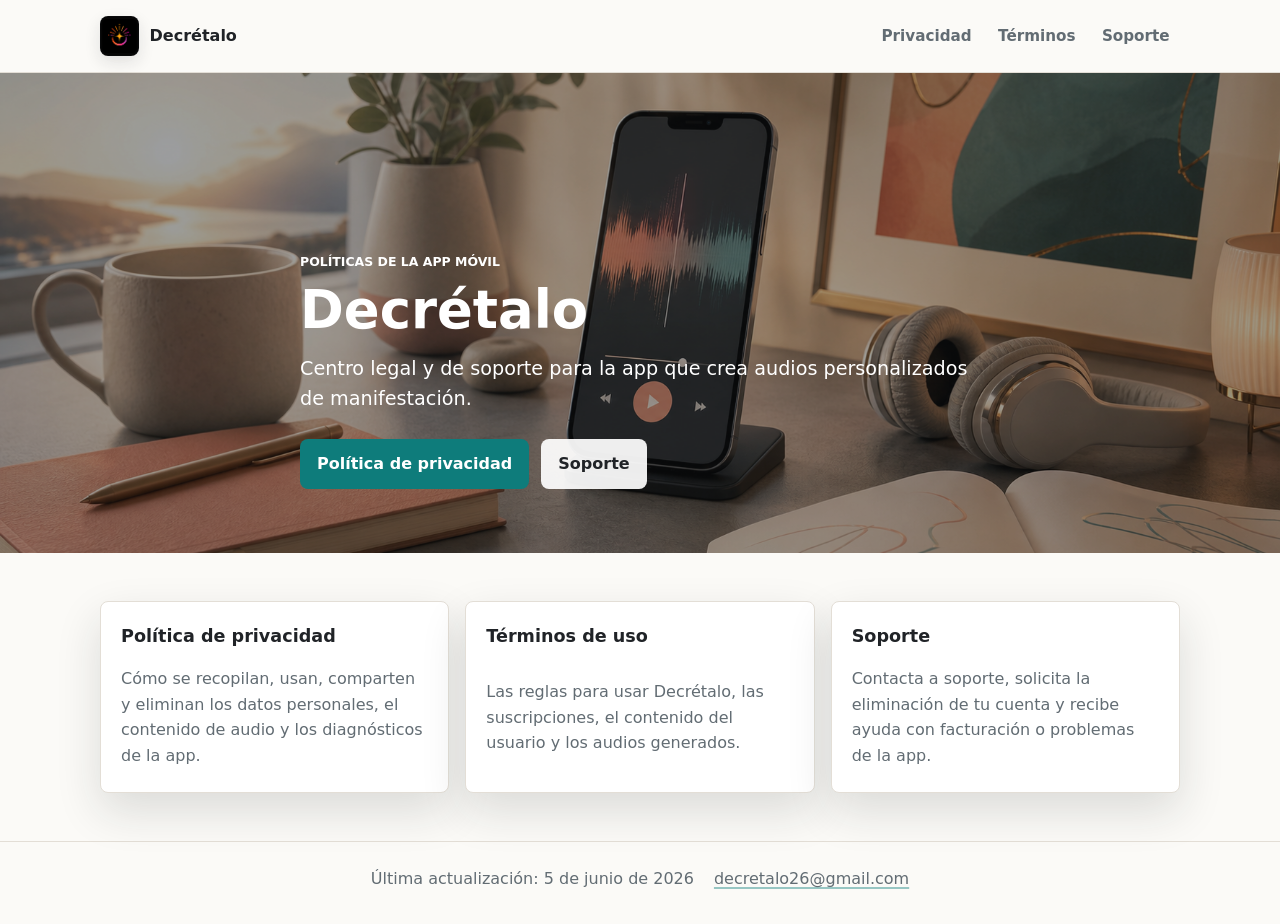
==== index.html @ 3413cc31 "Add Decretalo GitHub Pages site" ====
<!doctype html>
<html lang="es">
  <head>
    <meta charset="utf-8">
    <meta name="viewport" content="width=device-width, initial-scale=1">
    <title>Legal y soporte | Decrétalo</title>
    <meta name="description" content="Política de privacidad, Términos de uso y soporte de Decrétalo, una app móvil para crear audios personalizados de manifestación.">
    <link rel="icon" href="assets/decretalo-logo.png">
    <link rel="stylesheet" href="assets/styles.css?v=logo">
  </head>
  <body>
    <a class="skip-link" href="#main">Saltar al contenido</a>
    <header class="site-header">
      <nav class="nav" aria-label="Navegación principal">
        <a class="brand" href="./" aria-label="Inicio de Decrétalo">
          <img class="brand-logo" src="assets/decretalo-logo.png" width="40" height="40" alt="" aria-hidden="true">
          <span>Decrétalo</span>
        </a>
        <div class="nav-links">
          <a href="privacy/">Privacidad</a>
          <a href="terms/">Términos</a>
          <a href="support/">Soporte</a>
        </div>
      </nav>
    </header>

    <main id="main">
      <section class="hero">
        <div class="hero-media" aria-hidden="true">
          <img src="assets/decretalo-hero.png" alt="">
        </div>
        <div class="hero-content">
          <p class="eyebrow">Políticas de la app móvil</p>
          <h1>Decrétalo</h1>
          <p class="lead">Centro legal y de soporte para la app que crea audios personalizados de manifestación.</p>
          <div class="hero-actions" aria-label="Enlaces de políticas">
            <a class="button primary" href="privacy/">Política de privacidad</a>
            <a class="button secondary" href="support/">Soporte</a>
          </div>
        </div>
      </section>

      <section class="link-grid" aria-label="Recursos de la app">
        <a class="resource-card" href="privacy/">
          <span class="resource-label">Política de privacidad</span>
          <span class="resource-copy">Cómo se recopilan, usan, comparten y eliminan los datos personales, el contenido de audio y los diagnósticos de la app.</span>
        </a>
        <a class="resource-card" href="terms/">
          <span class="resource-label">Términos de uso</span>
          <span class="resource-copy">Las reglas para usar Decrétalo, las suscripciones, el contenido del usuario y los audios generados.</span>
        </a>
        <a class="resource-card" href="support/">
          <span class="resource-label">Soporte</span>
          <span class="resource-copy">Contacta a soporte, solicita la eliminación de tu cuenta y recibe ayuda con facturación o problemas de la app.</span>
        </a>
      </section>
    </main>

    <footer class="site-footer">
      <p>Última actualización: 5 de junio de 2026</p>
      <p><a href="mailto:decretalo26@gmail.com">decretalo26@gmail.com</a></p>
    </footer>
  </body>
</html>
---- assets/styles.css ----
:root {
  --ink: #202327;
  --muted: #626c73;
  --paper: #fbfaf7;
  --surface: #ffffff;
  --teal: #0e7c7b;
  --coral: #c65f4a;
  --gold: #b88a2d;
  --line: #e3ded6;
  --shadow: 0 18px 45px rgba(28, 35, 38, 0.14);
}

* {
  box-sizing: border-box;
}

html {
  background: var(--paper);
  color: var(--ink);
  font-family: Inter, ui-sans-serif, system-ui, -apple-system, BlinkMacSystemFont, "Segoe UI", sans-serif;
  line-height: 1.6;
}

body {
  margin: 0;
}

img {
  display: block;
  max-width: 100%;
}

a {
  color: inherit;
  text-decoration-color: rgba(14, 124, 123, 0.42);
  text-decoration-thickness: 2px;
  text-underline-offset: 3px;
}

a:hover {
  text-decoration-color: var(--coral);
}

.skip-link {
  background: var(--ink);
  color: #fff;
  left: 1rem;
  padding: 0.7rem 0.9rem;
  position: fixed;
  top: -5rem;
  z-index: 20;
}

.skip-link:focus {
  top: 1rem;
}

.site-header {
  background: rgba(251, 250, 247, 0.93);
  border-bottom: 1px solid var(--line);
  position: sticky;
  top: 0;
  z-index: 10;
}

.nav {
  align-items: center;
  display: flex;
  gap: 1rem;
  justify-content: space-between;
  margin: 0 auto;
  max-width: 1120px;
  min-height: 4.5rem;
  padding: 0 1.25rem;
}

.brand {
  align-items: center;
  display: inline-flex;
  font-weight: 800;
  gap: 0.65rem;
  text-decoration: none;
}

.brand-logo {
  background: #050505;
  border: 1px solid rgba(32, 35, 39, 0.18);
  border-radius: 8px;
  box-shadow: 0 6px 16px rgba(32, 35, 39, 0.12);
  height: 2.45rem;
  object-fit: cover;
  padding: 0.08rem;
  width: 2.45rem;
}

.nav-links {
  align-items: center;
  display: flex;
  flex-wrap: wrap;
  gap: 0.35rem;
  justify-content: flex-end;
}

.nav-links a {
  border-radius: 8px;
  color: var(--muted);
  font-size: 0.95rem;
  font-weight: 700;
  padding: 0.45rem 0.65rem;
  text-decoration: none;
}

.nav-links a:hover,
.nav-links a[aria-current="page"] {
  background: #efe9df;
  color: var(--ink);
}

.hero {
  display: grid;
  min-height: 30rem;
  overflow: hidden;
  position: relative;
}

.hero-media {
  inset: 0;
  position: absolute;
}

.hero-media::after {
  background: rgba(19, 23, 25, 0.42);
  content: "";
  inset: 0;
  position: absolute;
}

.hero-media img {
  height: 100%;
  object-fit: cover;
  width: 100%;
}

.hero-content {
  align-self: end;
  color: #fff;
  max-width: 720px;
  padding: 7rem 1.25rem 4rem;
  position: relative;
  width: min(100%, 1120px);
  margin: 0 auto;
}

.eyebrow {
  color: inherit;
  font-size: 0.78rem;
  font-weight: 800;
  letter-spacing: 0;
  margin: 0 0 0.7rem;
  text-transform: uppercase;
}

h1,
h2,
h3,
p {
  margin-top: 0;
}

h1 {
  font-size: 3.3rem;
  line-height: 1.04;
  margin-bottom: 1rem;
}

h2 {
  font-size: 1.35rem;
  line-height: 1.25;
  margin-bottom: 0.75rem;
}

.lead {
  font-size: 1.2rem;
  max-width: 44rem;
}

.hero-actions,
.compact-links {
  display: flex;
  flex-wrap: wrap;
  gap: 0.75rem;
  margin-top: 1.5rem;
}

.button {
  align-items: center;
  border: 1px solid transparent;
  border-radius: 8px;
  display: inline-flex;
  font-weight: 800;
  justify-content: center;
  min-height: 2.85rem;
  padding: 0.7rem 1rem;
  text-decoration: none;
}

.button.primary {
  background: var(--teal);
  color: #fff;
}

.button.secondary {
  background: rgba(255, 255, 255, 0.92);
  color: var(--ink);
}

.button:hover {
  transform: translateY(-1px);
}

.link-grid,
.support-grid {
  display: grid;
  gap: 1rem;
  grid-template-columns: repeat(3, minmax(0, 1fr));
  margin: 0 auto;
  max-width: 1120px;
  padding: 3rem 1.25rem;
}

.resource-card,
.support-card,
.support-panel,
.legal-document {
  background: var(--surface);
  border: 1px solid var(--line);
  border-radius: 8px;
  box-shadow: var(--shadow);
}

.resource-card {
  display: grid;
  gap: 0.8rem;
  min-height: 12rem;
  padding: 1.25rem;
  text-decoration: none;
}

.resource-label {
  color: var(--ink);
  font-size: 1.1rem;
  font-weight: 800;
}

.resource-copy,
.support-card p,
.legal-document p,
.legal-document li {
  color: var(--muted);
}

.document-shell,
.support-shell {
  margin: 0 auto;
  max-width: 920px;
  padding: 0 1.25rem 4rem;
}

.document-hero {
  padding: 4rem 0 2rem;
}

.document-hero .eyebrow {
  color: var(--coral);
}

.document-hero h1 {
  color: var(--ink);
}

.document-hero .lead {
  color: var(--muted);
}

.legal-document {
  padding: 2rem;
}

.legal-document section + section {
  border-top: 1px solid var(--line);
  margin-top: 1.8rem;
  padding-top: 1.8rem;
}

.legal-document ul {
  padding-left: 1.25rem;
}

.support-panel {
  align-items: center;
  display: flex;
  gap: 1.5rem;
  justify-content: space-between;
  margin-bottom: 1rem;
  padding: 1.5rem;
}

.support-grid {
  grid-template-columns: repeat(2, minmax(0, 1fr));
  padding: 0;
}

.support-card {
  padding: 1.25rem;
}

.compact-links a {
  background: #efe9df;
  border-radius: 8px;
  font-weight: 800;
  padding: 0.7rem 1rem;
  text-decoration: none;
}

.site-footer {
  border-top: 1px solid var(--line);
  color: var(--muted);
  display: flex;
  flex-wrap: wrap;
  gap: 0.75rem 1.25rem;
  justify-content: center;
  padding: 1.5rem 1.25rem 2rem;
  text-align: center;
}

.site-footer p {
  margin: 0;
}

@media (max-width: 760px) {
  .nav {
    align-items: flex-start;
    flex-direction: column;
    gap: 0.65rem;
    padding-bottom: 0.85rem;
    padding-top: 0.85rem;
  }

  .nav-links {
    justify-content: flex-start;
  }

  .hero {
    min-height: 34rem;
  }

  .hero-content {
    padding-bottom: 3rem;
    padding-top: 8rem;
  }

  h1 {
    font-size: 2.35rem;
  }

  .lead {
    font-size: 1.05rem;
  }

  .link-grid,
  .support-grid {
    grid-template-columns: 1fr;
  }

  .support-panel {
    align-items: stretch;
    flex-direction: column;
  }

  .legal-document {
    padding: 1.25rem;
  }
}
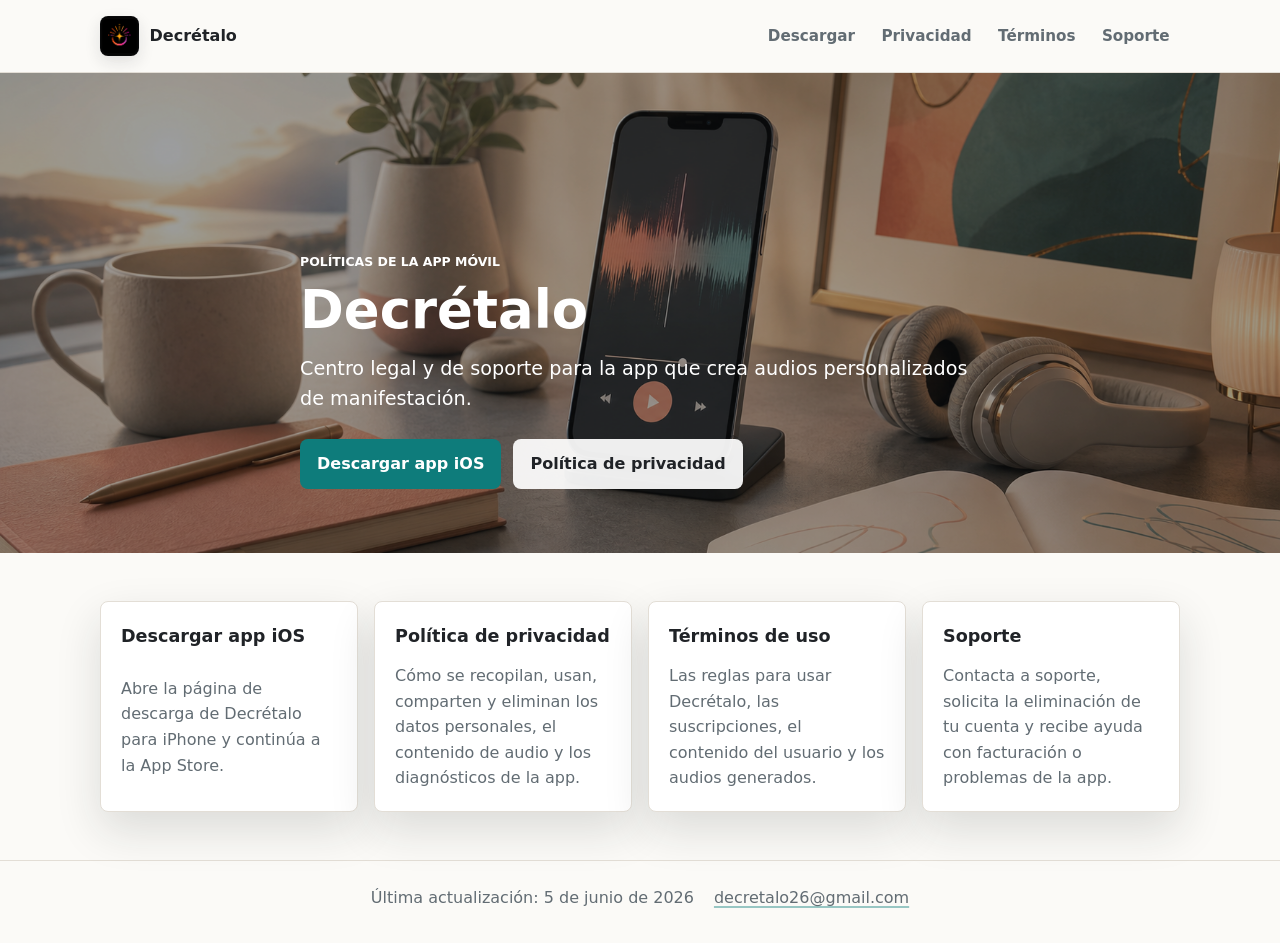
==== commit a0f09444: "Add iOS download page" ====
--- a/index.html
+++ b/index.html
@@ -3,10 +3,10 @@
   <head>
     <meta charset="utf-8">
     <meta name="viewport" content="width=device-width, initial-scale=1">
-    <title>Legal y soporte | Decrétalo</title>
-    <meta name="description" content="Política de privacidad, Términos de uso y soporte de Decrétalo, una app móvil para crear audios personalizados de manifestación.">
+    <title>Decrétalo | Audios de manifestación personalizados</title>
+    <meta name="description" content="Descarga Decrétalo para iOS o consulta la política de privacidad, términos de uso y soporte de la app móvil.">
     <link rel="icon" href="assets/decretalo-logo.png">
-    <link rel="stylesheet" href="assets/styles.css?v=logo">
+    <link rel="stylesheet" href="assets/styles.css?v=download">
   </head>
   <body>
     <a class="skip-link" href="#main">Saltar al contenido</a>
@@ -17,6 +17,7 @@
           <span>Decrétalo</span>
         </a>
         <div class="nav-links">
+          <a href="download/">Descargar</a>
           <a href="privacy/">Privacidad</a>
           <a href="terms/">Términos</a>
           <a href="support/">Soporte</a>
@@ -34,13 +35,17 @@
           <h1>Decrétalo</h1>
           <p class="lead">Centro legal y de soporte para la app que crea audios personalizados de manifestación.</p>
           <div class="hero-actions" aria-label="Enlaces de políticas">
-            <a class="button primary" href="privacy/">Política de privacidad</a>
-            <a class="button secondary" href="support/">Soporte</a>
+            <a class="button primary" href="download/">Descargar app iOS</a>
+            <a class="button secondary" href="privacy/">Política de privacidad</a>
           </div>
         </div>
       </section>
 
       <section class="link-grid" aria-label="Recursos de la app">
+        <a class="resource-card" href="download/">
+          <span class="resource-label">Descargar app iOS</span>
+          <span class="resource-copy">Abre la página de descarga de Decrétalo para iPhone y continúa a la App Store.</span>
+        </a>
         <a class="resource-card" href="privacy/">
           <span class="resource-label">Política de privacidad</span>
           <span class="resource-copy">Cómo se recopilan, usan, comparten y eliminan los datos personales, el contenido de audio y los diagnósticos de la app.</span>
--- a/assets/styles.css
+++ b/assets/styles.css
@@ -222,7 +222,7 @@
 .support-grid {
   display: grid;
   gap: 1rem;
-  grid-template-columns: repeat(3, minmax(0, 1fr));
+  grid-template-columns: repeat(auto-fit, minmax(14rem, 1fr));
   margin: 0 auto;
   max-width: 1120px;
   padding: 3rem 1.25rem;
@@ -260,7 +260,8 @@
 }
 
 .document-shell,
-.support-shell {
+.support-shell,
+.download-shell {
   margin: 0 auto;
   max-width: 920px;
   padding: 0 1.25rem 4rem;
@@ -312,6 +313,63 @@
 
 .support-card {
   padding: 1.25rem;
+}
+
+.download-panel {
+  background: var(--surface);
+  border: 1px solid var(--line);
+  border-radius: 8px;
+  box-shadow: var(--shadow);
+  display: grid;
+  gap: 1.25rem;
+  padding: 1.5rem;
+}
+
+.browser-note {
+  background: #efe9df;
+  border: 1px solid var(--line);
+  border-radius: 8px;
+  color: var(--ink);
+  padding: 1rem;
+}
+
+.browser-note p {
+  margin: 0;
+}
+
+.download-button {
+  background: var(--teal);
+  border-radius: 8px;
+  color: #fff;
+  display: grid;
+  gap: 0.25rem;
+  justify-items: center;
+  min-height: 7rem;
+  padding: 1.3rem;
+  text-align: center;
+  text-decoration: none;
+}
+
+.download-button strong {
+  font-size: 1.55rem;
+  line-height: 1.15;
+}
+
+.download-button span {
+  font-size: 0.95rem;
+  font-weight: 700;
+  opacity: 0.88;
+}
+
+.download-button:hover {
+  background: #096968;
+  transform: translateY(-1px);
+}
+
+.download-meta {
+  color: var(--muted);
+  margin: 0;
+  text-align: center;
 }
 
 .compact-links a {
@@ -377,6 +435,14 @@
     flex-direction: column;
   }
 
+  .download-panel {
+    padding: 1.25rem;
+  }
+
+  .download-button strong {
+    font-size: 1.28rem;
+  }
+
   .legal-document {
     padding: 1.25rem;
   }
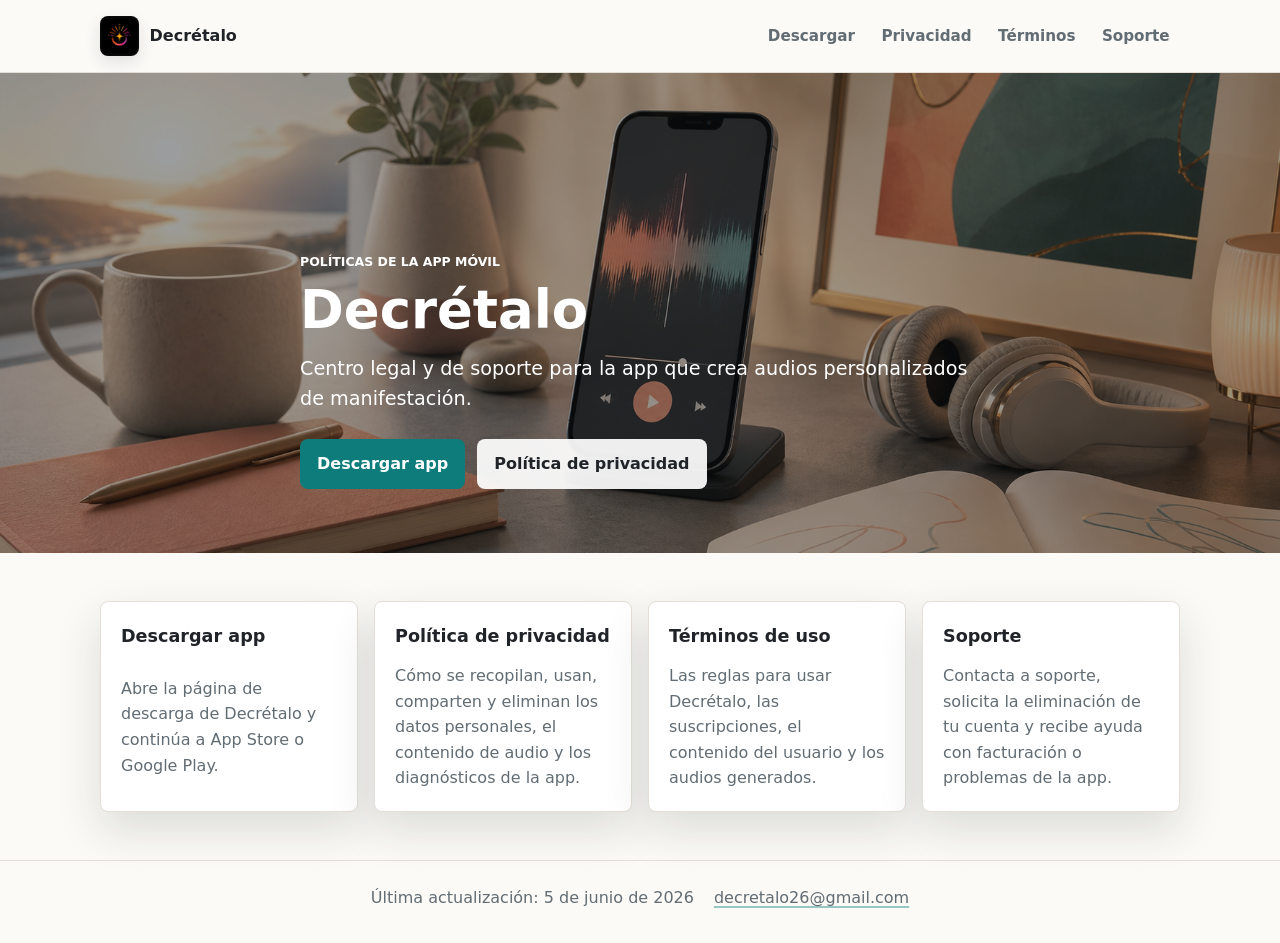
==== commit c66d7411: "Add Google Play download button" ====
--- a/index.html
+++ b/index.html
@@ -4,9 +4,9 @@
     <meta charset="utf-8">
     <meta name="viewport" content="width=device-width, initial-scale=1">
     <title>Decrétalo | Audios de manifestación personalizados</title>
-    <meta name="description" content="Descarga Decrétalo para iOS o consulta la política de privacidad, términos de uso y soporte de la app móvil.">
+    <meta name="description" content="Descarga Decrétalo o consulta la política de privacidad, términos de uso y soporte de la app móvil.">
     <link rel="icon" href="assets/decretalo-logo.png">
-    <link rel="stylesheet" href="assets/styles.css?v=download">
+    <link rel="stylesheet" href="assets/styles.css?v=android-button">
   </head>
   <body>
     <a class="skip-link" href="#main">Saltar al contenido</a>
@@ -35,7 +35,7 @@
           <h1>Decrétalo</h1>
           <p class="lead">Centro legal y de soporte para la app que crea audios personalizados de manifestación.</p>
           <div class="hero-actions" aria-label="Enlaces de políticas">
-            <a class="button primary" href="download/">Descargar app iOS</a>
+            <a class="button primary" href="download/">Descargar app</a>
             <a class="button secondary" href="privacy/">Política de privacidad</a>
           </div>
         </div>
@@ -43,8 +43,8 @@
 
       <section class="link-grid" aria-label="Recursos de la app">
         <a class="resource-card" href="download/">
-          <span class="resource-label">Descargar app iOS</span>
-          <span class="resource-copy">Abre la página de descarga de Decrétalo para iPhone y continúa a la App Store.</span>
+          <span class="resource-label">Descargar app</span>
+          <span class="resource-copy">Abre la página de descarga de Decrétalo y continúa a App Store o Google Play.</span>
         </a>
         <a class="resource-card" href="privacy/">
           <span class="resource-label">Política de privacidad</span>
--- a/assets/styles.css
+++ b/assets/styles.css
@@ -196,7 +196,9 @@
   align-items: center;
   border: 1px solid transparent;
   border-radius: 8px;
+  cursor: pointer;
   display: inline-flex;
+  font: inherit;
   font-weight: 800;
   justify-content: center;
   min-height: 2.85rem;
@@ -267,6 +269,81 @@
   padding: 0 1.25rem 4rem;
 }
 
+.minimal-download-shell {
+  display: grid;
+  max-width: none;
+  min-height: calc(100vh - 4.5rem);
+  min-height: calc(100svh - 4.5rem);
+  padding: clamp(3.5rem, 10vh, 6.5rem) 1.25rem 4rem;
+  place-items: start center;
+}
+
+.minimal-download-shell .download-panel {
+  background: transparent;
+  border: 0;
+  box-shadow: none;
+  padding: 0;
+  width: min(100%, 31rem);
+}
+
+.minimal-download-shell .download-button {
+  justify-content: center;
+  justify-self: center;
+}
+
+.download-card {
+  gap: 1.35rem;
+  padding: 0;
+}
+
+.download-card-brand {
+  align-items: center;
+  display: grid;
+  gap: 0.35rem;
+  justify-items: center;
+  text-align: center;
+}
+
+.download-card-logo {
+  background: #050505;
+  border: 1px solid rgba(32, 35, 39, 0.18);
+  border-radius: 18px;
+  box-shadow: 0 12px 28px rgba(32, 35, 39, 0.18);
+  height: 5rem;
+  object-fit: cover;
+  padding: 0.12rem;
+  width: 5rem;
+}
+
+.download-card-kicker {
+  color: var(--coral);
+  font-size: 0.78rem;
+  font-weight: 800;
+  margin: 0.5rem 0 0;
+  text-transform: uppercase;
+}
+
+.download-card-brand h1 {
+  font-size: clamp(2.65rem, 8vw, 3.85rem);
+  line-height: 1;
+  margin: 0;
+}
+
+.download-card-subtitle {
+  color: var(--muted);
+  font-size: 1.08rem;
+  line-height: 1.45;
+  margin: 0.45rem auto 0;
+  max-width: 28rem;
+}
+
+.store-buttons {
+  display: grid;
+  gap: 0.8rem;
+  justify-items: center;
+  width: 100%;
+}
+
 .document-hero {
   padding: 4rem 0 2rem;
 }
@@ -281,6 +358,26 @@
 
 .document-hero .lead {
   color: var(--muted);
+}
+
+.language-switch {
+  display: flex;
+  flex-wrap: wrap;
+  gap: 0.5rem;
+  margin-top: 1.25rem;
+}
+
+.language-switch a {
+  background: #efe9df;
+  border-radius: 8px;
+  font-weight: 800;
+  padding: 0.55rem 0.8rem;
+  text-decoration: none;
+}
+
+.language-switch a[aria-current="true"] {
+  background: var(--ink);
+  color: #fff;
 }
 
 .legal-document {
@@ -338,31 +435,82 @@
 }
 
 .download-button {
-  background: var(--teal);
-  border-radius: 8px;
+  align-items: center;
+  background: #101010;
+  border: 1px solid #252525;
+  border-radius: 14px;
+  box-shadow: 0 12px 26px rgba(16, 16, 16, 0.16);
   color: #fff;
-  display: grid;
-  gap: 0.25rem;
-  justify-items: center;
-  min-height: 7rem;
-  padding: 1.3rem;
+  display: inline-flex;
+  gap: 0.82rem;
+  min-height: 4.55rem;
+  padding: 0.58rem 1rem 0.64rem;
+  position: relative;
   text-align: center;
   text-decoration: none;
+  width: min(100%, 22.4rem);
+}
+
+.download-button-icon {
+  align-items: center;
+  display: inline-flex;
+  flex: 0 0 auto;
+  height: 2.8rem;
+  justify-content: center;
+  left: 1.4rem;
+  opacity: 1;
+  position: absolute;
+  width: 2.45rem;
+}
+
+.download-button-icon svg {
+  color: #fff;
+  height: 100%;
+  width: 100%;
+}
+
+.download-button-icon path {
+  fill: currentColor;
+}
+
+.google-play-icon .play-blue {
+  fill: #00a0ff;
+}
+
+.google-play-icon .play-green {
+  fill: #00c853;
+}
+
+.google-play-icon .play-yellow {
+  fill: #ffb300;
+}
+
+.google-play-icon .play-red {
+  fill: #ff5252;
+}
+
+.download-button-copy {
+  display: grid;
+  gap: 0.02rem;
+  justify-items: center;
+  text-align: center;
 }
 
 .download-button strong {
-  font-size: 1.55rem;
-  line-height: 1.15;
-}
-
-.download-button span {
-  font-size: 0.95rem;
-  font-weight: 700;
-  opacity: 0.88;
+  font-size: 1.96rem;
+  font-weight: 500;
+  line-height: 0.98;
+}
+
+.download-button-copy > span {
+  font-size: 0.94rem;
+  font-weight: 500;
+  line-height: 1;
+  opacity: 1;
 }
 
 .download-button:hover {
-  background: #096968;
+  background: #000;
   transform: translateY(-1px);
 }
 
@@ -370,6 +518,72 @@
   color: var(--muted);
   margin: 0;
   text-align: center;
+}
+
+.tiktok-browser-hint[hidden] {
+  display: none;
+}
+
+.tiktok-browser-hint {
+  align-items: flex-start;
+  background: var(--paper);
+  color: var(--ink);
+  display: flex;
+  inset: 0;
+  justify-content: center;
+  pointer-events: none;
+  position: fixed;
+  padding: max(7rem, 18vh) 1.25rem 2rem;
+  z-index: 25;
+}
+
+.tiktok-hint-arrow {
+  color: #dc2626;
+  height: 4.6rem;
+  overflow: visible;
+  position: absolute;
+  right: 0.55rem;
+  top: max(0.25rem, env(safe-area-inset-top));
+  width: 5.2rem;
+}
+
+.tiktok-hint-arrow path {
+  fill: none;
+  stroke: currentColor;
+  stroke-linecap: round;
+  stroke-linejoin: round;
+  stroke-width: 7;
+}
+
+.tiktok-browser-hint ol {
+  background: #fff;
+  border: 1px solid var(--line);
+  border-radius: 24px;
+  box-shadow: var(--shadow);
+  display: grid;
+  gap: 1rem;
+  font-size: clamp(1.5rem, 7vw, 2.6rem);
+  font-weight: 800;
+  line-height: 1.16;
+  margin: 0;
+  max-width: 34rem;
+  padding: 1.4rem 1.4rem 1.4rem 3.1rem;
+  width: min(100%, 34rem);
+}
+
+.tiktok-browser-hint li::marker {
+  color: #dc2626;
+}
+
+body.tiktok-webview-mode {
+  background: var(--paper);
+}
+
+body.tiktok-webview-mode .site-header,
+body.tiktok-webview-mode .download-shell > .document-hero,
+body.tiktok-webview-mode .download-shell > .download-panel,
+body.tiktok-webview-mode .site-footer {
+  display: none;
 }
 
 .compact-links a {
@@ -440,7 +654,27 @@
   }
 
   .download-button strong {
-    font-size: 1.28rem;
+    font-size: 1.75rem;
+  }
+
+  .download-button-icon {
+    height: 2.45rem;
+    width: 2.15rem;
+  }
+
+  .download-button-icon svg {
+    height: 100%;
+    width: 100%;
+  }
+
+  .tiktok-hint-arrow {
+    height: 4.1rem;
+    width: 4.7rem;
+  }
+
+  .tiktok-browser-hint ol {
+    border-radius: 20px;
+    padding: 1.15rem 1rem 1.15rem 2.65rem;
   }
 
   .legal-document {
